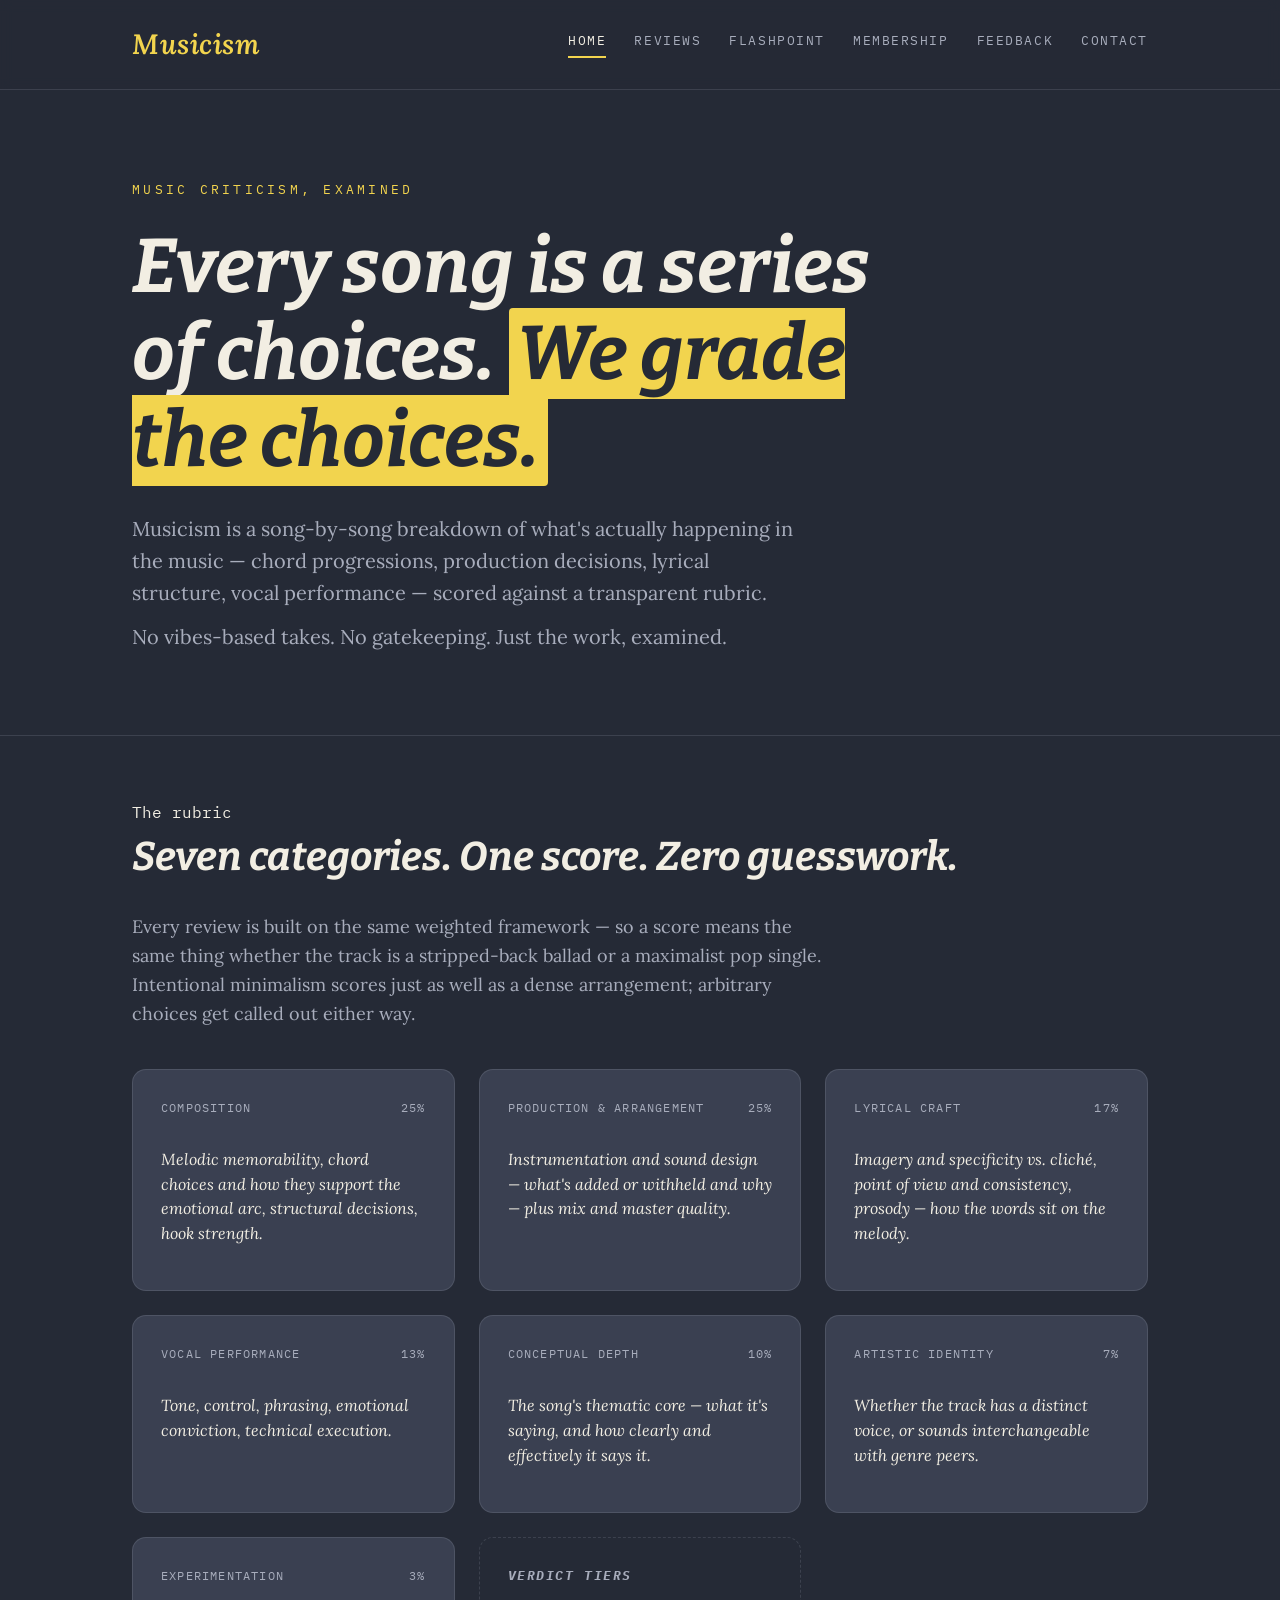
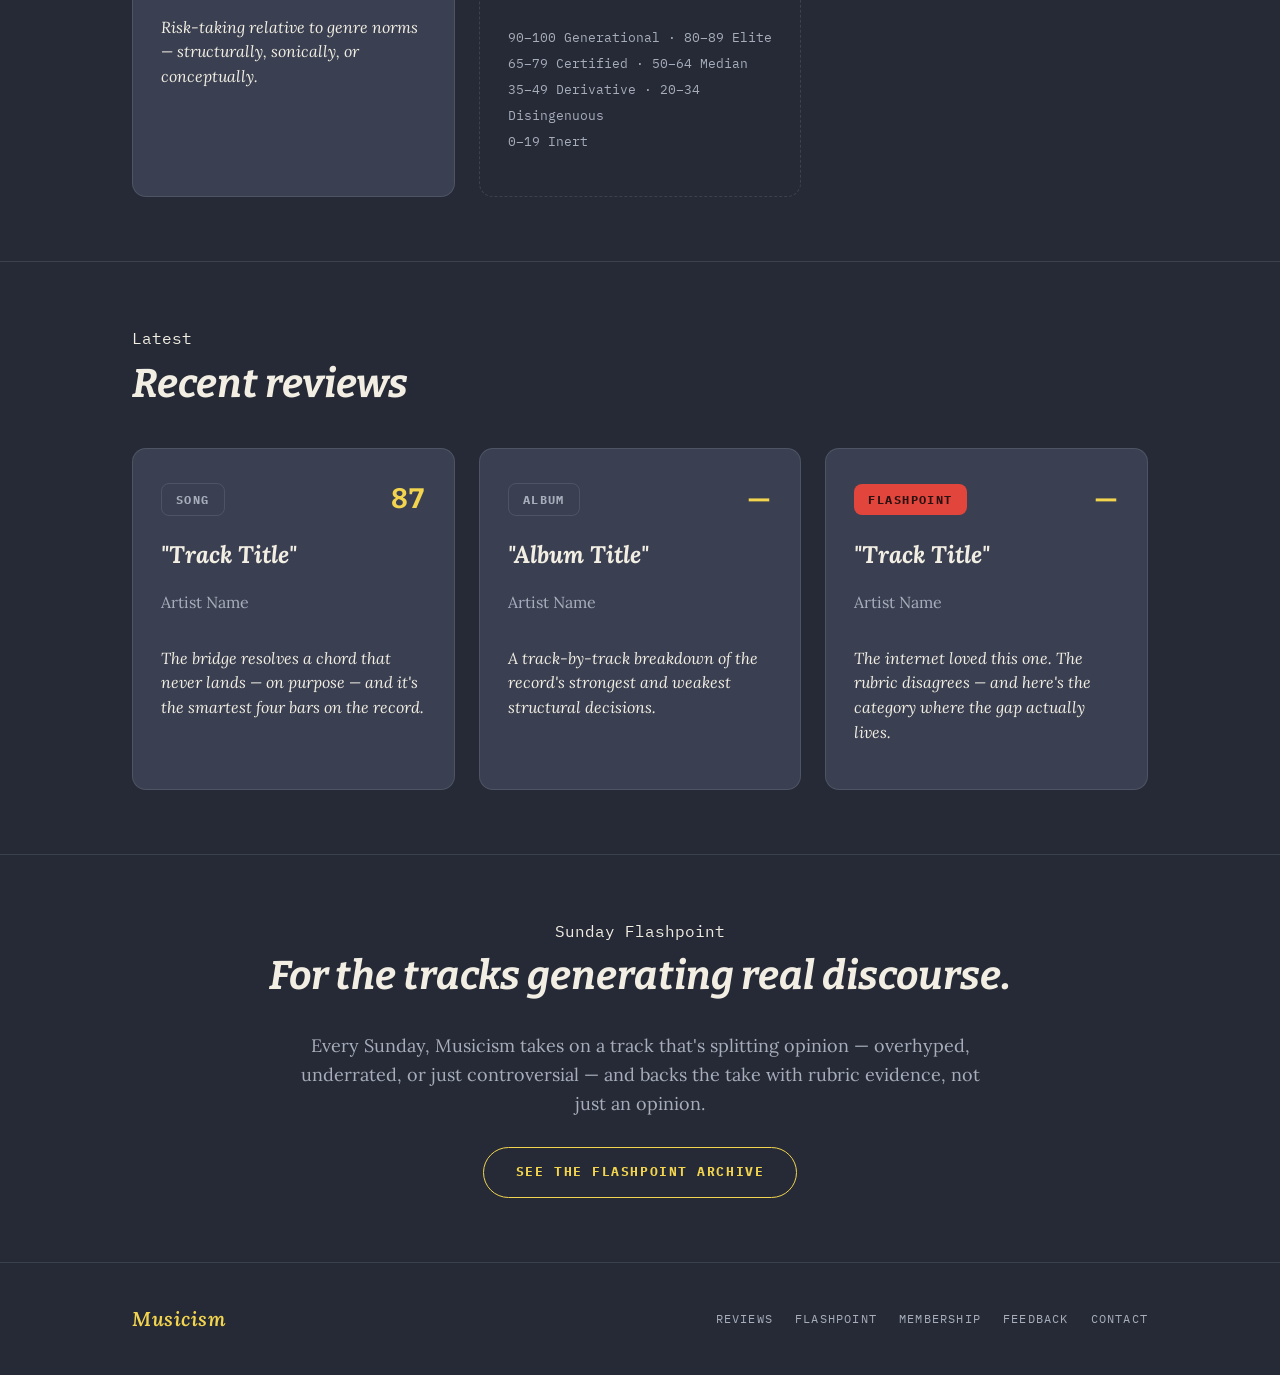
==== index.html @ 931ece4d "Initial Musicism site" ====
<!DOCTYPE html>
<html lang="en">
<head>
  <meta charset="UTF-8" />
  <meta name="viewport" content="width=device-width, initial-scale=1.0" />
  <title>Musicism — Music, Examined</title>
  <meta name="description" content="Theory-informed song and album reviews. Chord progressions, production choices, and songwriting craft — scored against a transparent rubric." />
  <link rel="stylesheet" href="styles.css" />
</head>
<body>

  <header>
    <nav class="nav">
      <a href="index.html" class="wordmark">Musicism</a>
      <div class="nav-links">
        <a href="index.html" class="active">Home</a>
        <a href="reviews.html">Reviews</a>
        <a href="flashpoint.html">Flashpoint</a>
        <a href="membership.html">Membership</a>
        <a href="feedback.html">Feedback</a>
        <a href="contact.html">Contact</a>
      </div>
    </nav>
  </header>

  <main>
    <section class="hero">
      <div class="wrap">
        <div class="eyebrow">Music criticism, examined</div>
        <h1>Every song is a series of choices. <span class="hl">We grade the choices.</span></h1>
        <p>Musicism is a song-by-song breakdown of what's actually happening in the music — chord progressions, production decisions, lyrical structure, vocal performance — scored against a transparent rubric.</p>
        <p>No vibes-based takes. No gatekeeping. Just the work, examined.</p>
      </div>
    </section>

    <section>
      <div class="wrap">
        <div class="eyebrow">The rubric</div>
        <h2>Seven categories. One score. Zero guesswork.</h2>
        <p class="lede">Every review is built on the same weighted framework — so a score means the same thing whether the track is a stripped-back ballad or a maximalist pop single. Intentional minimalism scores just as well as a dense arrangement; arbitrary choices get called out either way.</p>

        <div class="grid" style="margin-top: 40px;">
          <div class="card">
            <div class="meta"><span>Composition</span><span>25%</span></div>
            <p class="blurb">Melodic memorability, chord choices and how they support the emotional arc, structural decisions, hook strength.</p>
          </div>
          <div class="card">
            <div class="meta"><span>Production &amp; Arrangement</span><span>25%</span></div>
            <p class="blurb">Instrumentation and sound design — what's added or withheld and why — plus mix and master quality.</p>
          </div>
          <div class="card">
            <div class="meta"><span>Lyrical Craft</span><span>17%</span></div>
            <p class="blurb">Imagery and specificity vs. cliché, point of view and consistency, prosody — how the words sit on the melody.</p>
          </div>
          <div class="card">
            <div class="meta"><span>Vocal Performance</span><span>13%</span></div>
            <p class="blurb">Tone, control, phrasing, emotional conviction, technical execution.</p>
          </div>
          <div class="card">
            <div class="meta"><span>Conceptual Depth</span><span>10%</span></div>
            <p class="blurb">The song's thematic core — what it's saying, and how clearly and effectively it says it.</p>
          </div>
          <div class="card">
            <div class="meta"><span>Artistic Identity</span><span>7%</span></div>
            <p class="blurb">Whether the track has a distinct voice, or sounds interchangeable with genre peers.</p>
          </div>
          <div class="card">
            <div class="meta"><span>Experimentation</span><span>3%</span></div>
            <p class="blurb">Risk-taking relative to genre norms — structurally, sonically, or conceptually.</p>
          </div>
          <div class="card" style="background: transparent; border-style: dashed; justify-content: center;">
            <h3 style="font-family: 'IBM Plex Mono', monospace; font-size: 13px; letter-spacing: 0.12em; text-transform: uppercase; color: var(--muted);">Verdict Tiers</h3>
            <p class="blurb" style="font-style: normal; color: var(--muted); font-family: 'IBM Plex Mono', monospace; font-size: 13px; line-height: 2;">
              90–100 Generational · 80–89 Elite<br>
              65–79 Certified · 50–64 Median<br>
              35–49 Derivative · 20–34 Disingenuous<br>
              0–19 Inert
            </p>
          </div>
        </div>
      </div>
    </section>

    <section>
      <div class="wrap">
        <div class="eyebrow">Latest</div>
        <h2>Recent reviews</h2>
        <div class="grid">
          <a href="review-sample.html" class="card">
            <div class="meta"><span class="tag tag-outline">Song</span><span class="score">87</span></div>
            <h3>"Track Title"</h3>
            <div class="artist">Artist Name</div>
            <p class="blurb">The bridge resolves a chord that never lands — on purpose — and it's the smartest four bars on the record.</p>
          </a>
          <a href="review-sample.html" class="card">
            <div class="meta"><span class="tag tag-outline">Album</span><span class="score">—</span></div>
            <h3>"Album Title"</h3>
            <div class="artist">Artist Name</div>
            <p class="blurb">A track-by-track breakdown of the record's strongest and weakest structural decisions.</p>
          </a>
          <a href="review-sample.html" class="card">
            <div class="meta"><span class="tag tag-flashpoint">Flashpoint</span><span class="score">—</span></div>
            <h3>"Track Title"</h3>
            <div class="artist">Artist Name</div>
            <p class="blurb">The internet loved this one. The rubric disagrees — and here's the category where the gap actually lives.</p>
          </a>
        </div>
      </div>
    </section>

    <section>
      <div class="wrap" style="text-align: center;">
        <div class="eyebrow">Sunday Flashpoint</div>
        <h2>For the tracks generating real discourse.</h2>
        <p class="lede" style="margin: 0 auto 28px;">Every Sunday, Musicism takes on a track that's splitting opinion — overhyped, underrated, or just controversial — and backs the take with rubric evidence, not just an opinion.</p>
        <a href="flashpoint.html" class="btn btn-outline">See the Flashpoint archive</a>
      </div>
    </section>
  </main>

  <footer>
    <div class="wrap">
      <div class="wordmark">Musicism</div>
      <div class="links">
        <a href="reviews.html">Reviews</a>
        <a href="flashpoint.html">Flashpoint</a>
        <a href="membership.html">Membership</a>
        <a href="feedback.html">Feedback</a>
        <a href="contact.html">Contact</a>
      </div>
    </div>
  </footer>

</body>
</html>
---- styles.css ----
/* ==========================================================================
   Musicism — shared design system
   Palette matches the Flashpoint carousel templates:
   navy bg #252A36, card #3A4051, gold #F2D44E, text #F2EEE3,
   muted #A8ADBC, flashpoint red #E2453B
   ========================================================================== */

@import url('https://fonts.googleapis.com/css2?family=Lora:ital,wght@0,400..700;1,400..700&family=Bitter:ital,wght@0,400;0,700;1,700&family=IBM+Plex+Mono:wght@400;500;700&display=swap');

:root {
  --bg: #252A36;
  --card: #3A4051;
  --card-light: #454C61;
  --gold: #F2D44E;
  --text: #F2EEE3;
  --muted: #A8ADBC;
  --red: #E2453B;
  --dark-gold-text: #4A3F0F;
  --dark-red-text: #2B1212;
  --line: rgba(168, 173, 188, 0.18);
  --max-width: 1080px;
}

* { box-sizing: border-box; }

html { scroll-behavior: smooth; }

body {
  margin: 0;
  background: var(--bg);
  color: var(--text);
  font-family: 'IBM Plex Mono', monospace;
  line-height: 1.6;
  -webkit-font-smoothing: antialiased;
}

a { color: inherit; text-decoration: none; }

img { max-width: 100%; display: block; }

/* ---------------------------------------------------------------------- */
/* Layout                                                                  */
/* ---------------------------------------------------------------------- */

.wrap {
  max-width: var(--max-width);
  margin: 0 auto;
  padding: 0 32px;
}

/* ---------------------------------------------------------------------- */
/* Header / nav                                                            */
/* ---------------------------------------------------------------------- */

header {
  border-bottom: 1px solid var(--line);
  position: sticky;
  top: 0;
  background: rgba(37, 42, 54, 0.92);
  backdrop-filter: blur(6px);
  z-index: 50;
}

.nav {
  display: flex;
  align-items: center;
  justify-content: space-between;
  padding: 22px 32px;
  max-width: var(--max-width);
  margin: 0 auto;
  flex-wrap: wrap;
  gap: 16px;
}

.wordmark {
  font-family: 'Lora', serif;
  font-style: italic;
  font-weight: 600;
  font-size: 28px;
  color: var(--gold);
  letter-spacing: 0.5px;
}

.nav-links {
  display: flex;
  gap: 28px;
  flex-wrap: wrap;
  font-size: 13px;
  letter-spacing: 0.12em;
  text-transform: uppercase;
}

.nav-links a {
  color: var(--muted);
  transition: color 0.15s ease;
  padding-bottom: 4px;
  border-bottom: 2px solid transparent;
}

.nav-links a:hover,
.nav-links a.active {
  color: var(--text);
  border-bottom-color: var(--gold);
}

/* ---------------------------------------------------------------------- */
/* Hero                                                                    */
/* ---------------------------------------------------------------------- */

.hero {
  padding: 90px 0 70px;
  border-bottom: 1px solid var(--line);
}

.hero .eyebrow {
  font-size: 13px;
  letter-spacing: 0.25em;
  text-transform: uppercase;
  color: var(--gold);
  margin-bottom: 22px;
}

.hero h1 {
  font-family: 'Bitter', serif;
  font-style: italic;
  font-weight: 700;
  font-size: clamp(40px, 7vw, 76px);
  line-height: 1.15;
  margin: 0 0 28px;
  max-width: 16ch;
}

.hero p {
  font-family: 'Lora', serif;
  font-size: 20px;
  color: var(--muted);
  max-width: 56ch;
  margin: 0 0 12px;
}

.hl {
  background: var(--gold);
  color: var(--bg);
  padding: 0 8px;
  border-radius: 4px;
  font-style: italic;
}

/* ---------------------------------------------------------------------- */
/* Sections / generic content                                             */
/* ---------------------------------------------------------------------- */

section {
  padding: 64px 0;
  border-bottom: 1px solid var(--line);
}

section:last-of-type { border-bottom: none; }

h2 {
  font-family: 'Bitter', serif;
  font-style: italic;
  font-weight: 700;
  font-size: clamp(28px, 4vw, 40px);
  margin: 0 0 24px;
}

h3 {
  font-family: 'Bitter', serif;
  font-weight: 700;
  font-size: 22px;
  margin: 0 0 12px;
}

.lede {
  font-family: 'Lora', serif;
  font-size: 18px;
  color: var(--muted);
  max-width: 64ch;
}

.tag {
  display: inline-block;
  font-size: 12px;
  letter-spacing: 0.12em;
  text-transform: uppercase;
  font-weight: 700;
  padding: 6px 14px;
  border-radius: 8px;
}

.tag-flashpoint {
  background: var(--red);
  color: var(--dark-red-text);
}

.tag-gold {
  background: var(--gold);
  color: var(--dark-gold-text);
}

.tag-outline {
  border: 1px solid var(--line);
  color: var(--muted);
}

/* ---------------------------------------------------------------------- */
/* Cards / grid                                                            */
/* ---------------------------------------------------------------------- */

.grid {
  display: grid;
  grid-template-columns: repeat(auto-fill, minmax(280px, 1fr));
  gap: 24px;
  margin-top: 32px;
}

.card {
  background: var(--card);
  border-radius: 14px;
  padding: 28px;
  border: 1px solid var(--line);
  transition: transform 0.15s ease, border-color 0.15s ease;
  display: flex;
  flex-direction: column;
  gap: 14px;
}

.card:hover {
  transform: translateY(-4px);
  border-color: var(--gold);
}

.card .meta {
  font-size: 12px;
  letter-spacing: 0.1em;
  text-transform: uppercase;
  color: var(--muted);
  display: flex;
  justify-content: space-between;
  align-items: center;
}

.card h3 {
  font-family: 'Lora', serif;
  font-style: italic;
  font-size: 24px;
}

.card .artist {
  color: var(--muted);
  font-family: 'Lora', serif;
  margin-top: -10px;
}

.card .score {
  font-family: 'Bitter', serif;
  font-weight: 700;
  font-size: 28px;
  color: var(--gold);
}

.card .blurb {
  font-family: 'Lora', serif;
  font-style: italic;
  color: var(--text);
  font-size: 16px;
  line-height: 1.55;
}

/* ---------------------------------------------------------------------- */
/* Filter tabs                                                             */
/* ---------------------------------------------------------------------- */

.tabs {
  display: flex;
  gap: 12px;
  flex-wrap: wrap;
  margin-top: 8px;
}

.tab {
  padding: 10px 22px;
  border-radius: 999px;
  border: 1px solid var(--line);
  font-size: 13px;
  letter-spacing: 0.1em;
  text-transform: uppercase;
  color: var(--muted);
  cursor: pointer;
  background: transparent;
}

.tab.active {
  background: var(--gold);
  color: var(--dark-gold-text);
  border-color: var(--gold);
}

/* ---------------------------------------------------------------------- */
/* Scorecard table                                                         */
/* ---------------------------------------------------------------------- */

.scorecard {
  width: 100%;
  border-collapse: collapse;
  margin-top: 8px;
}

.scorecard th, .scorecard td {
  text-align: left;
  padding: 16px 12px;
  border-bottom: 1px solid var(--line);
  font-size: 14px;
}

.scorecard th {
  text-transform: uppercase;
  letter-spacing: 0.1em;
  font-size: 12px;
  color: var(--muted);
  font-weight: 500;
}

.scorecard td.cat {
  font-weight: 500;
}

.scorecard td.score {
  font-family: 'Bitter', serif;
  font-weight: 700;
  color: var(--gold);
  font-size: 18px;
  width: 60px;
}

.bar-track {
  background: var(--card);
  border-radius: 999px;
  height: 10px;
  width: 100%;
  overflow: hidden;
}

.bar-fill {
  background: var(--gold);
  height: 100%;
  border-radius: 999px;
}

.final-score {
  text-align: center;
  padding: 48px 0 24px;
}

.final-score .num {
  font-family: 'Bitter', serif;
  font-weight: 700;
  font-style: italic;
  font-size: clamp(56px, 10vw, 96px);
  color: var(--gold);
  line-height: 1;
}

.final-score .tier {
  margin-top: 10px;
  font-size: 14px;
  letter-spacing: 0.15em;
  text-transform: uppercase;
  color: var(--muted);
}

/* ---------------------------------------------------------------------- */
/* Pull quote                                                              */
/* ---------------------------------------------------------------------- */

blockquote {
  font-family: 'Lora', serif;
  font-style: italic;
  font-size: 22px;
  color: var(--text);
  border-left: 3px solid var(--gold);
  padding: 4px 0 4px 28px;
  margin: 32px 0;
}

/* ---------------------------------------------------------------------- */
/* Forms                                                                   */
/* ---------------------------------------------------------------------- */

form {
  max-width: 560px;
  margin-top: 24px;
  display: flex;
  flex-direction: column;
  gap: 18px;
}

label {
  font-size: 12px;
  letter-spacing: 0.12em;
  text-transform: uppercase;
  color: var(--muted);
  margin-bottom: 8px;
  display: block;
}

input, textarea, select {
  width: 100%;
  background: var(--card);
  border: 1px solid var(--line);
  border-radius: 8px;
  padding: 14px 16px;
  color: var(--text);
  font-family: 'IBM Plex Mono', monospace;
  font-size: 14px;
}

input:focus, textarea:focus, select:focus {
  outline: none;
  border-color: var(--gold);
}

textarea { resize: vertical; min-height: 140px; }

.btn {
  display: inline-flex;
  align-items: center;
  gap: 10px;
  background: var(--gold);
  color: var(--dark-gold-text);
  border: none;
  border-radius: 999px;
  padding: 14px 32px;
  font-family: 'IBM Plex Mono', monospace;
  font-weight: 700;
  font-size: 13px;
  letter-spacing: 0.12em;
  text-transform: uppercase;
  cursor: pointer;
  width: fit-content;
  transition: opacity 0.15s ease;
}

.btn:hover { opacity: 0.85; }

.btn-outline {
  background: transparent;
  border: 1px solid var(--gold);
  color: var(--gold);
}

/* ---------------------------------------------------------------------- */
/* Membership tiers                                                        */
/* ---------------------------------------------------------------------- */

.tiers {
  display: grid;
  grid-template-columns: repeat(auto-fit, minmax(260px, 1fr));
  gap: 24px;
  margin-top: 32px;
}

.tier-card {
  background: var(--card);
  border: 1px solid var(--line);
  border-radius: 14px;
  padding: 32px;
  display: flex;
  flex-direction: column;
  gap: 16px;
}

.tier-card.featured {
  border-color: var(--gold);
  background: linear-gradient(160deg, var(--card-light), var(--card));
}

.tier-card .price {
  font-family: 'Bitter', serif;
  font-weight: 700;
  font-size: 36px;
}

.tier-card .price span {
  font-size: 14px;
  color: var(--muted);
  font-family: 'IBM Plex Mono', monospace;
  font-weight: 400;
}

.tier-card ul {
  list-style: none;
  padding: 0;
  margin: 0;
  display: flex;
  flex-direction: column;
  gap: 10px;
  font-size: 14px;
  color: var(--muted);
}

.tier-card ul li::before {
  content: "— ";
  color: var(--gold);
}

.notice {
  background: var(--card);
  border: 1px dashed var(--line);
  border-radius: 12px;
  padding: 20px 24px;
  font-size: 14px;
  color: var(--muted);
  margin-top: 32px;
}

.notice strong { color: var(--text); }

/* ---------------------------------------------------------------------- */
/* Footer                                                                  */
/* ---------------------------------------------------------------------- */

footer {
  border-top: 1px solid var(--line);
  padding: 40px 0;
}

footer .wrap {
  display: flex;
  justify-content: space-between;
  align-items: center;
  flex-wrap: wrap;
  gap: 16px;
  font-size: 13px;
  color: var(--muted);
}

footer .wordmark { font-size: 20px; }

footer .links {
  display: flex;
  gap: 22px;
  letter-spacing: 0.1em;
  text-transform: uppercase;
  font-size: 12px;
}

footer .links a:hover { color: var(--gold); }

/* ---------------------------------------------------------------------- */
/* Responsive                                                              */
/* ---------------------------------------------------------------------- */

@media (max-width: 640px) {
  .hero { padding: 60px 0 48px; }
  section { padding: 48px 0; }
  .nav { padding: 18px 20px; }
  .wrap { padding: 0 20px; }
  .scorecard th:nth-child(3), .scorecard td:nth-child(3) { display: none; }
}
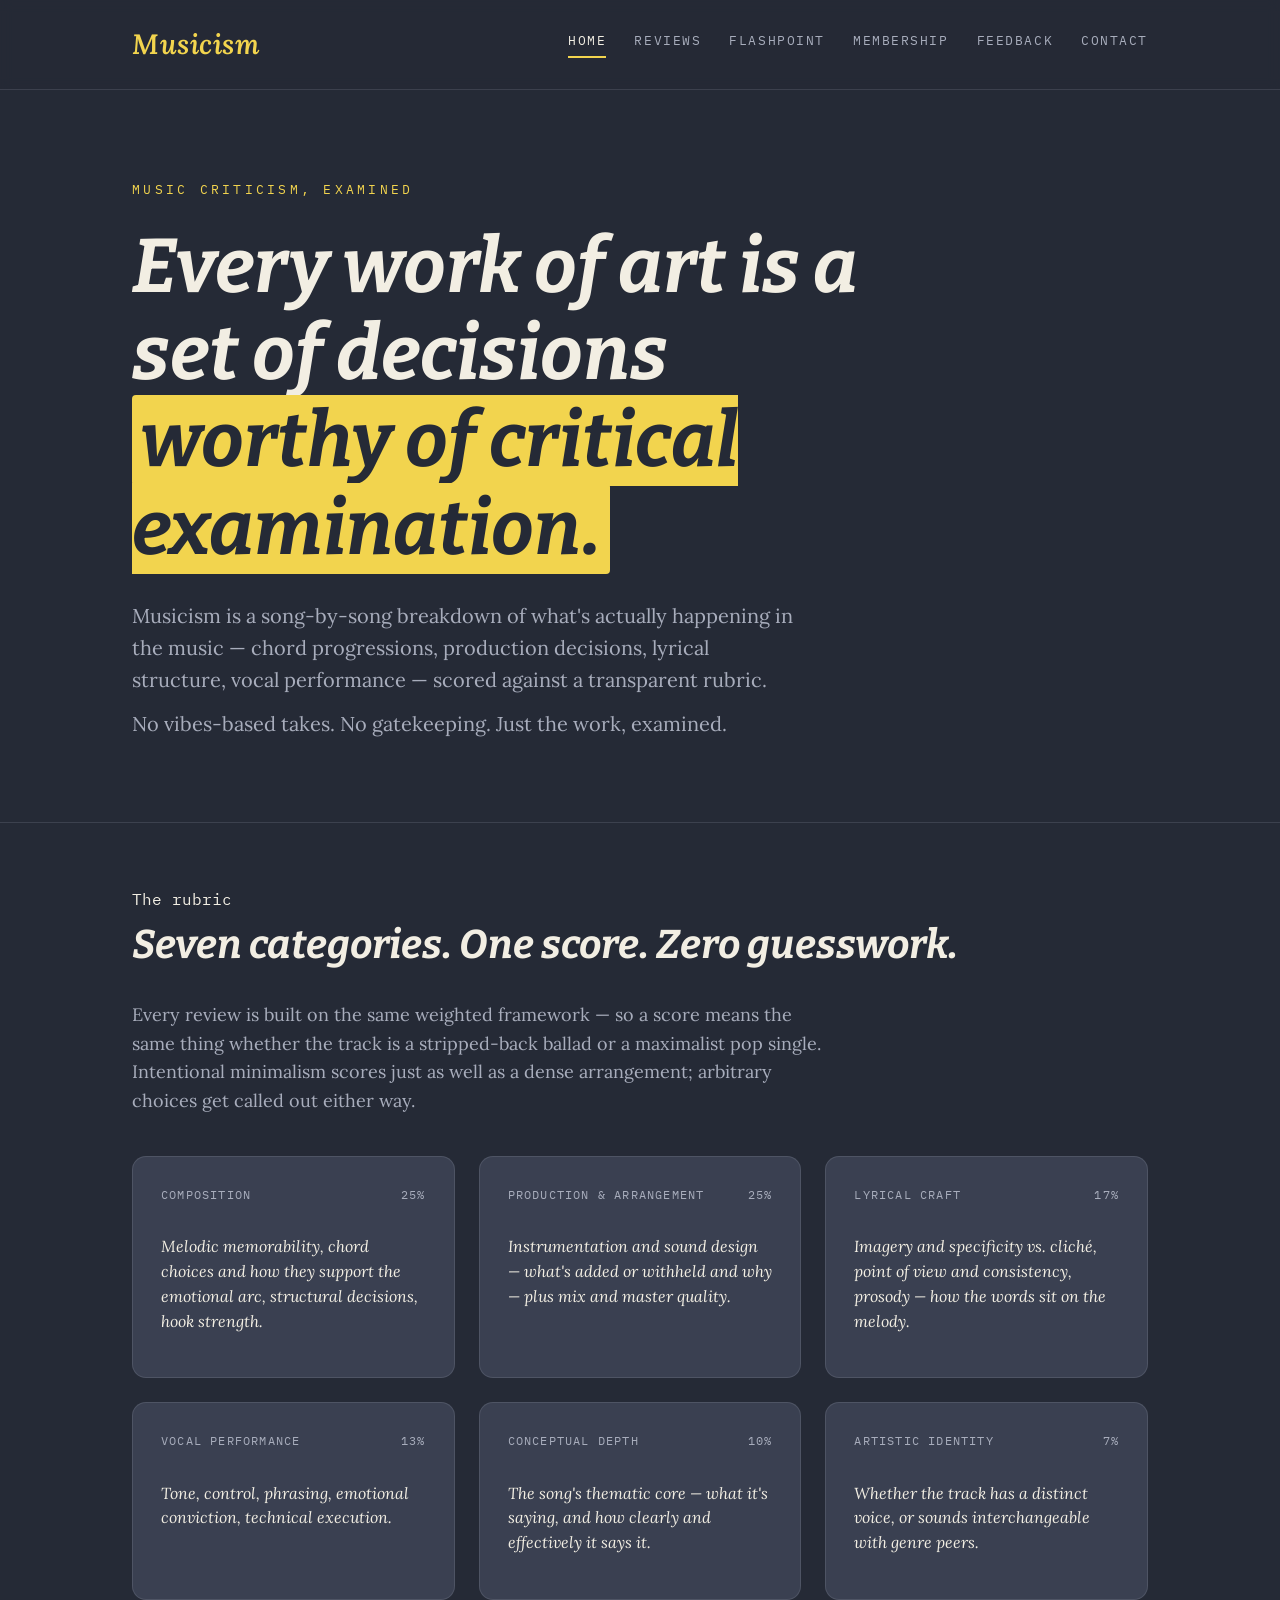
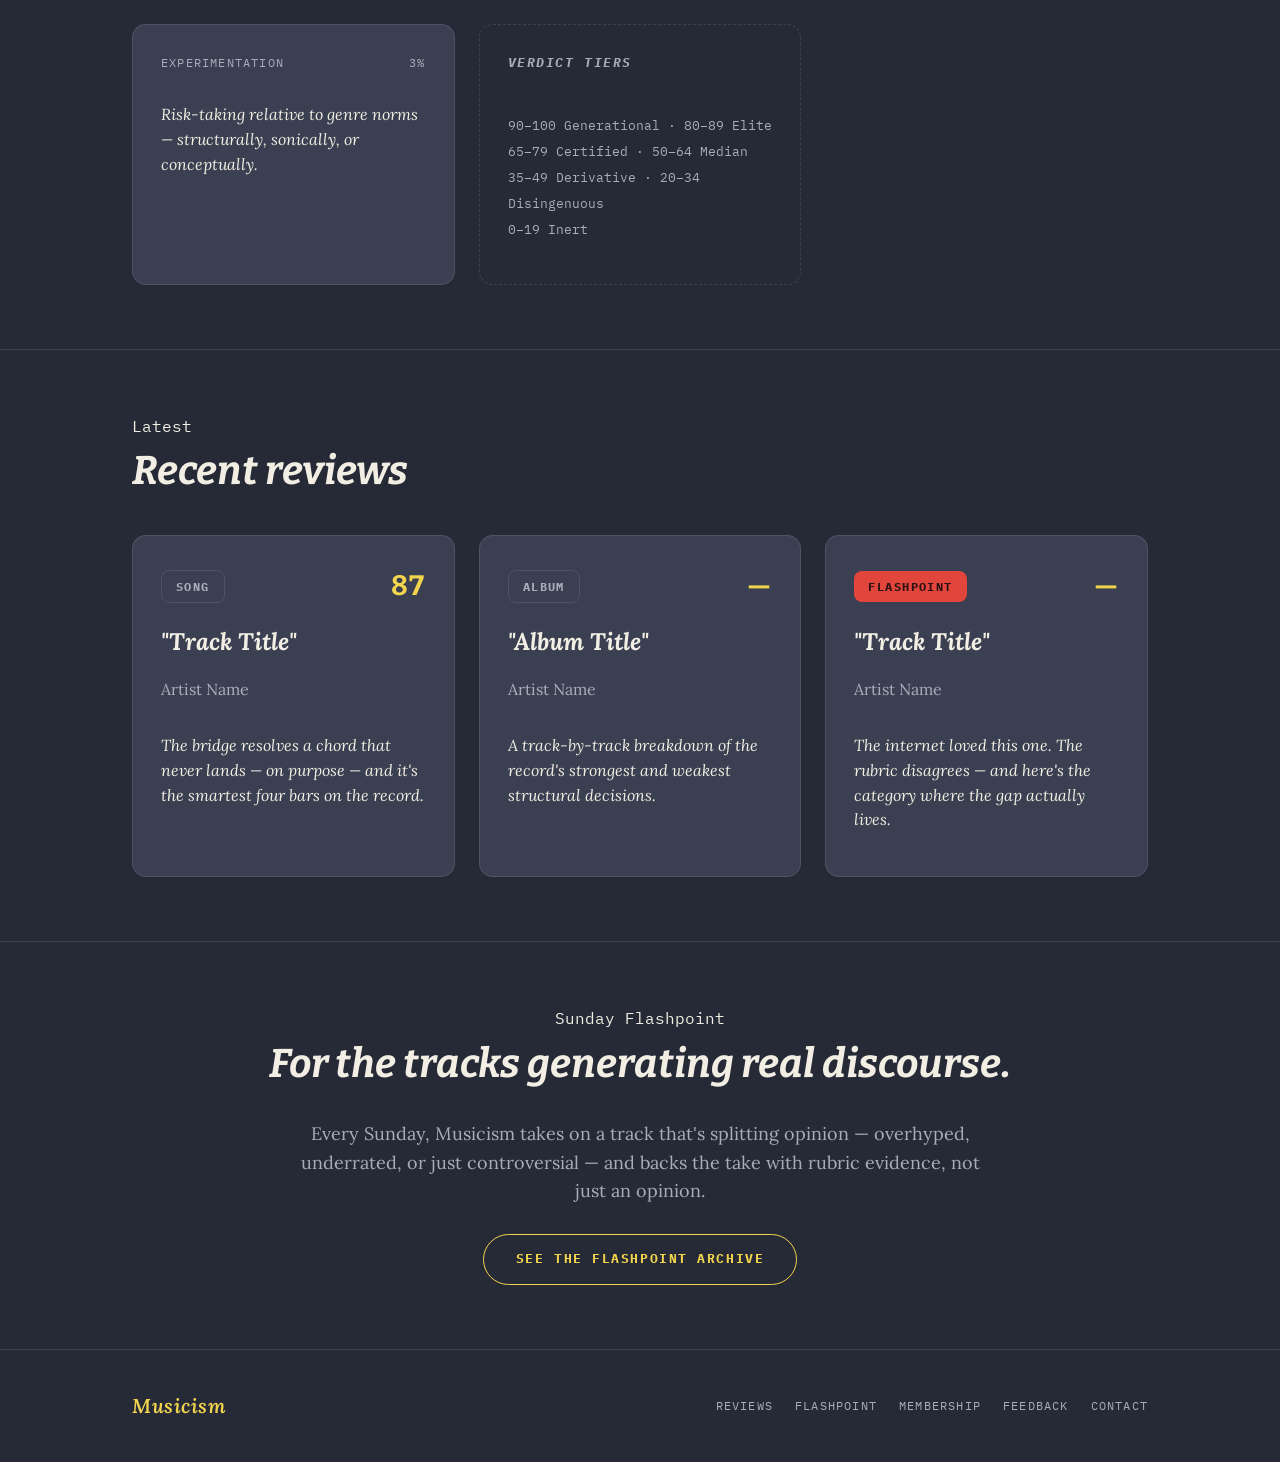
==== commit 718842cb: "Update homepage hero slogan" ====
--- a/index.html
+++ b/index.html
@@ -27,7 +27,7 @@
     <section class="hero">
       <div class="wrap">
         <div class="eyebrow">Music criticism, examined</div>
-        <h1>Every song is a series of choices. <span class="hl">We grade the choices.</span></h1>
+        <h1>Every work of art is a set of decisions <span class="hl">worthy of critical examination.</span></h1>
         <p>Musicism is a song-by-song breakdown of what's actually happening in the music — chord progressions, production decisions, lyrical structure, vocal performance — scored against a transparent rubric.</p>
         <p>No vibes-based takes. No gatekeeping. Just the work, examined.</p>
       </div>
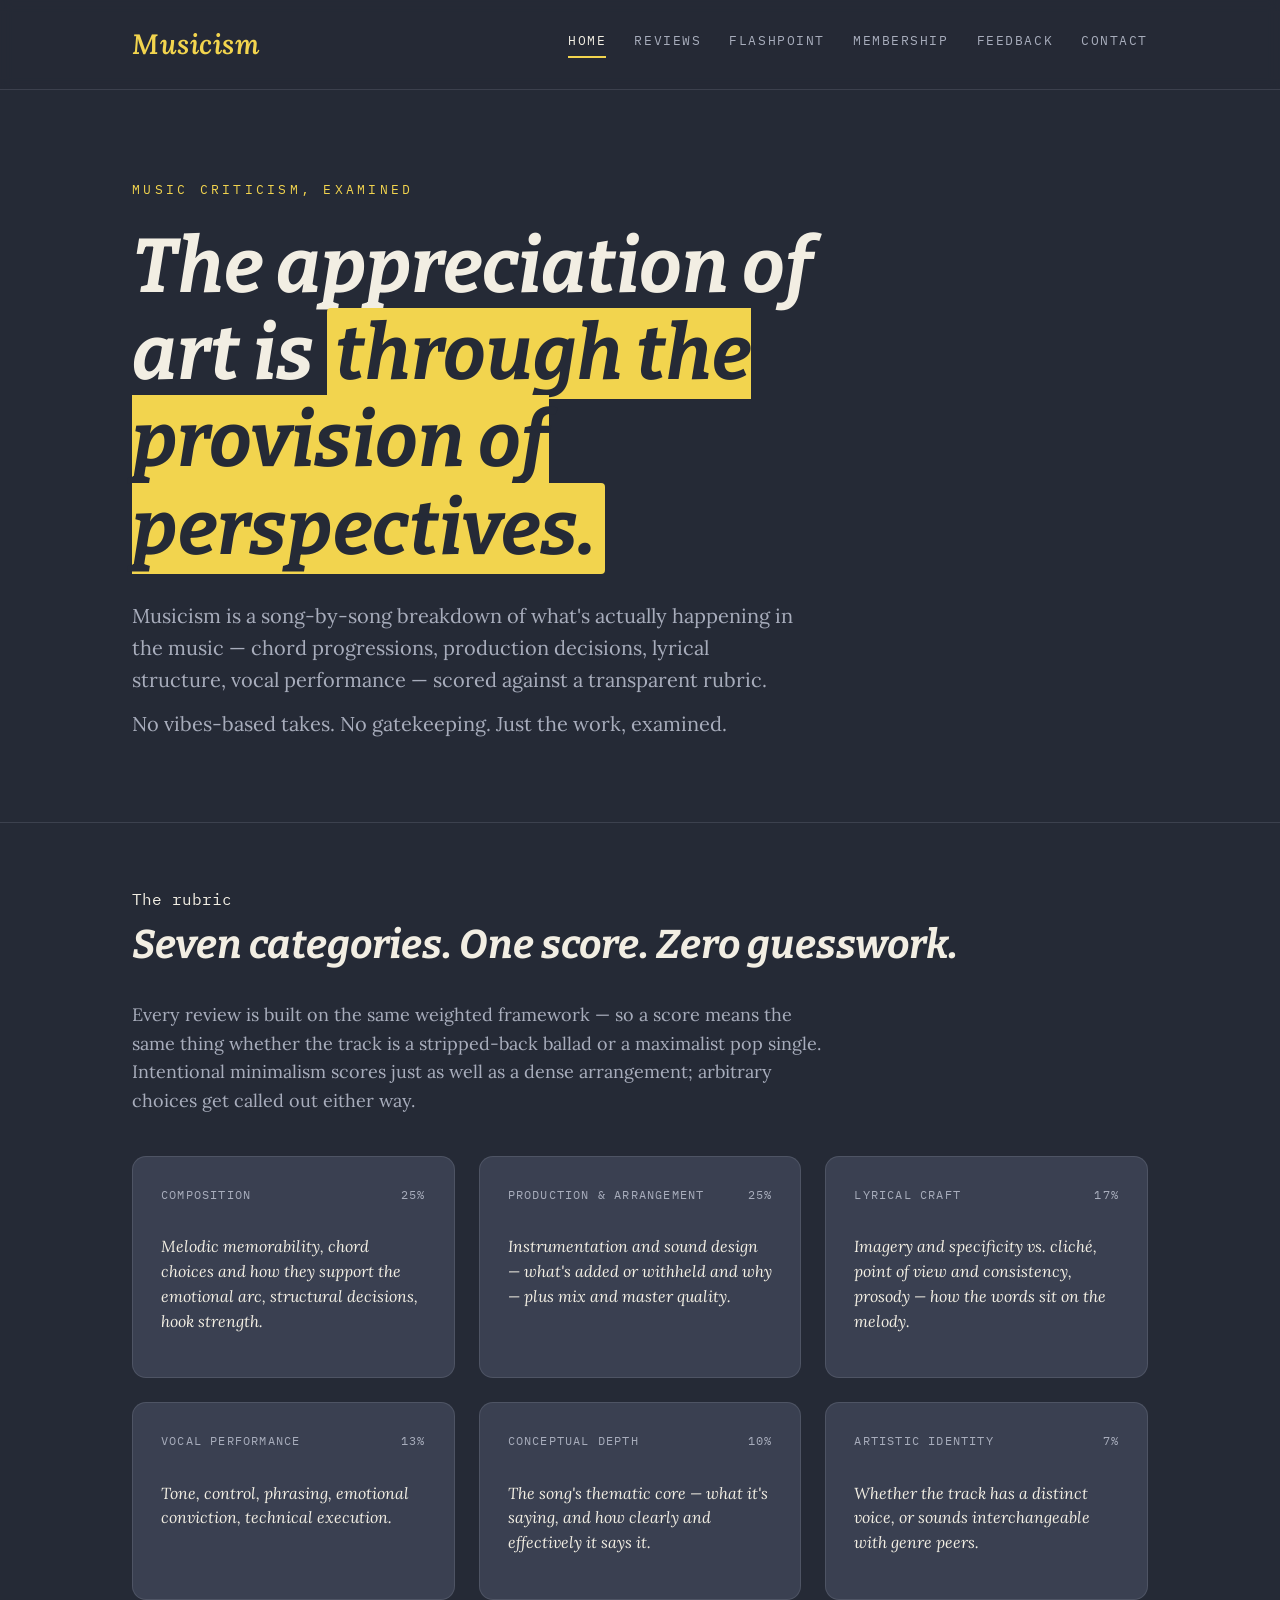
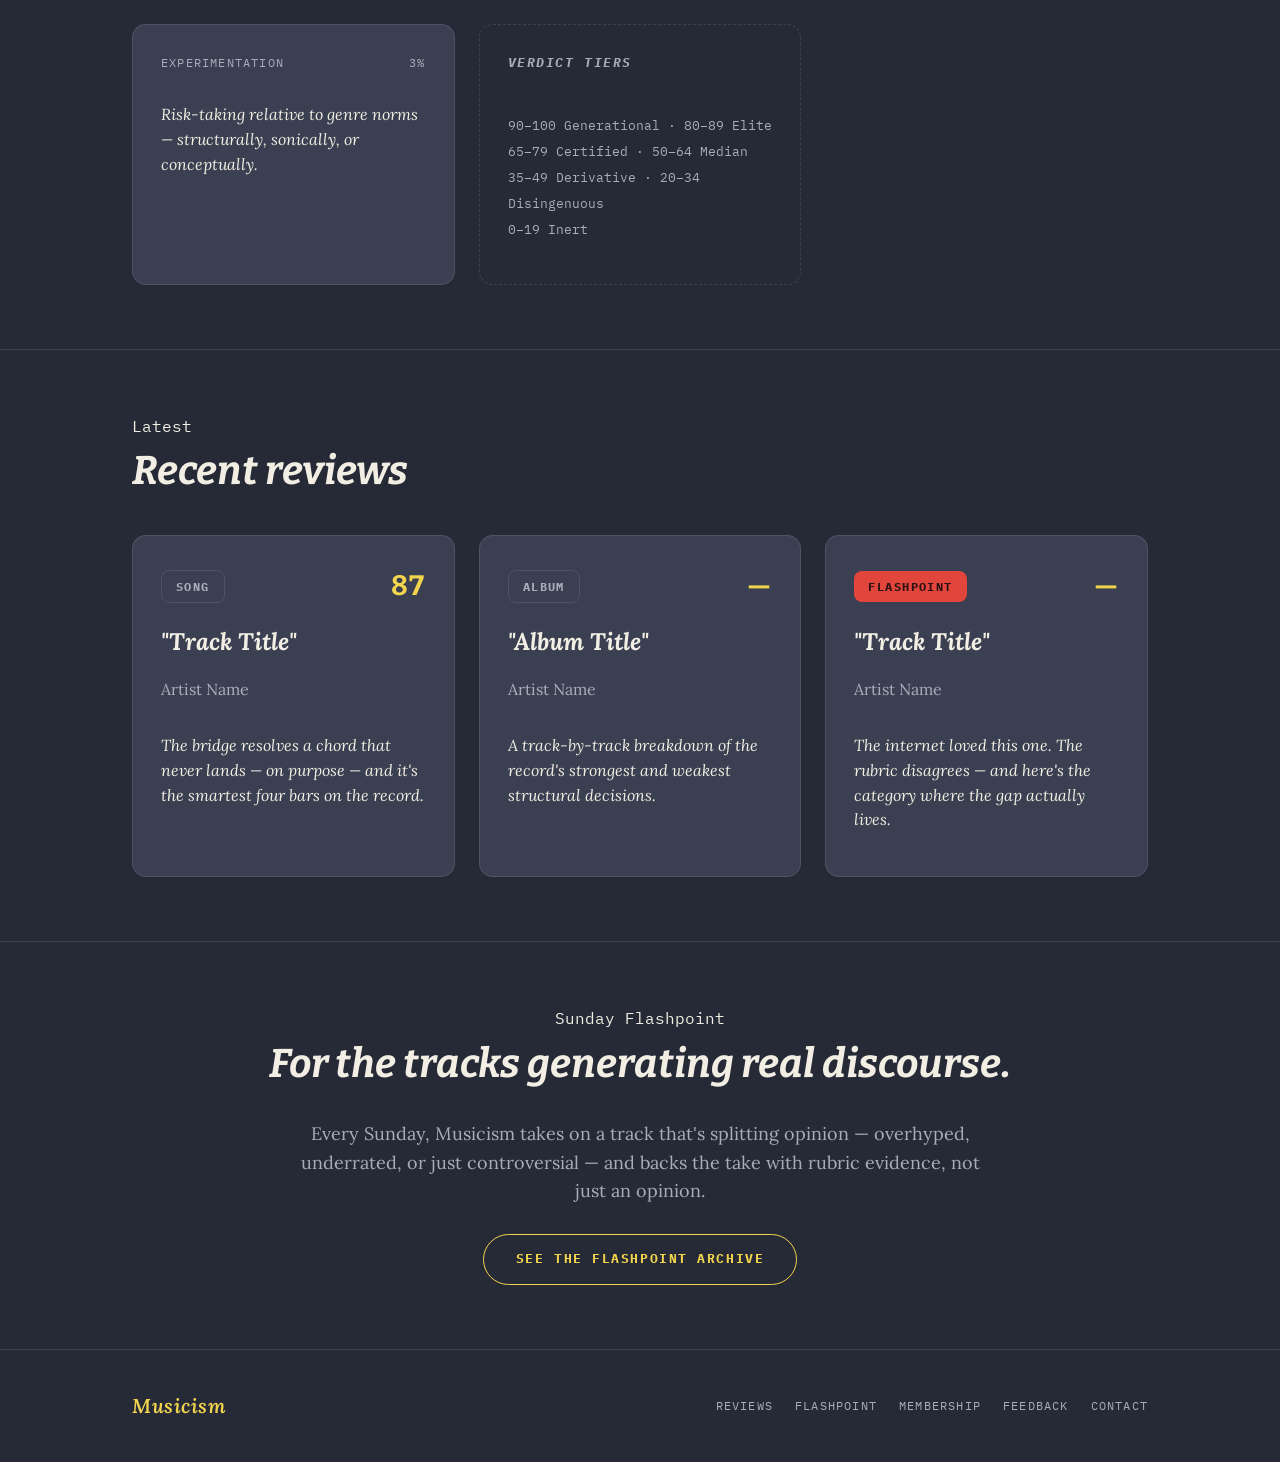
==== commit fce0a08f: "Update homepage hero slogan" ====
--- a/index.html
+++ b/index.html
@@ -27,7 +27,7 @@
     <section class="hero">
       <div class="wrap">
         <div class="eyebrow">Music criticism, examined</div>
-        <h1>Every work of art is a set of decisions <span class="hl">worthy of critical examination.</span></h1>
+        <h1>The appreciation of art is <span class="hl">through the provision of perspectives.</span></h1>
         <p>Musicism is a song-by-song breakdown of what's actually happening in the music — chord progressions, production decisions, lyrical structure, vocal performance — scored against a transparent rubric.</p>
         <p>No vibes-based takes. No gatekeeping. Just the work, examined.</p>
       </div>
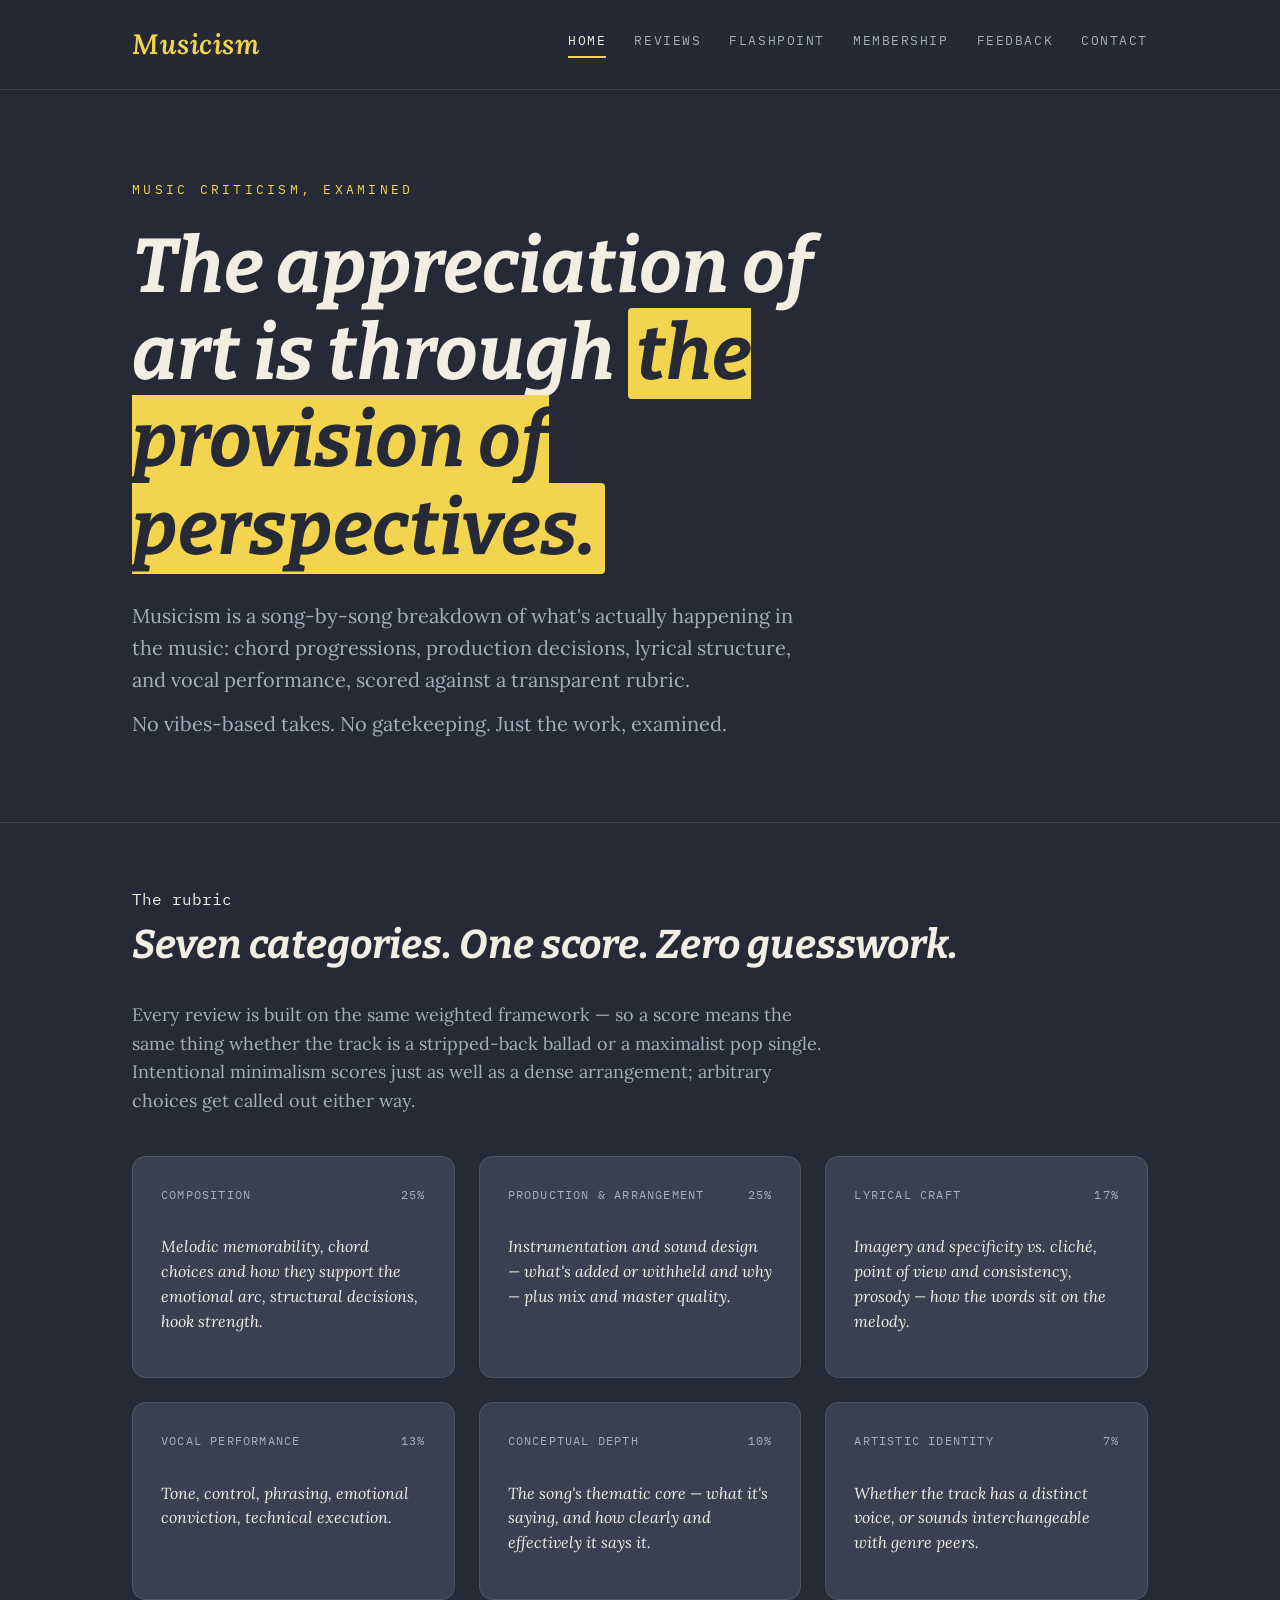
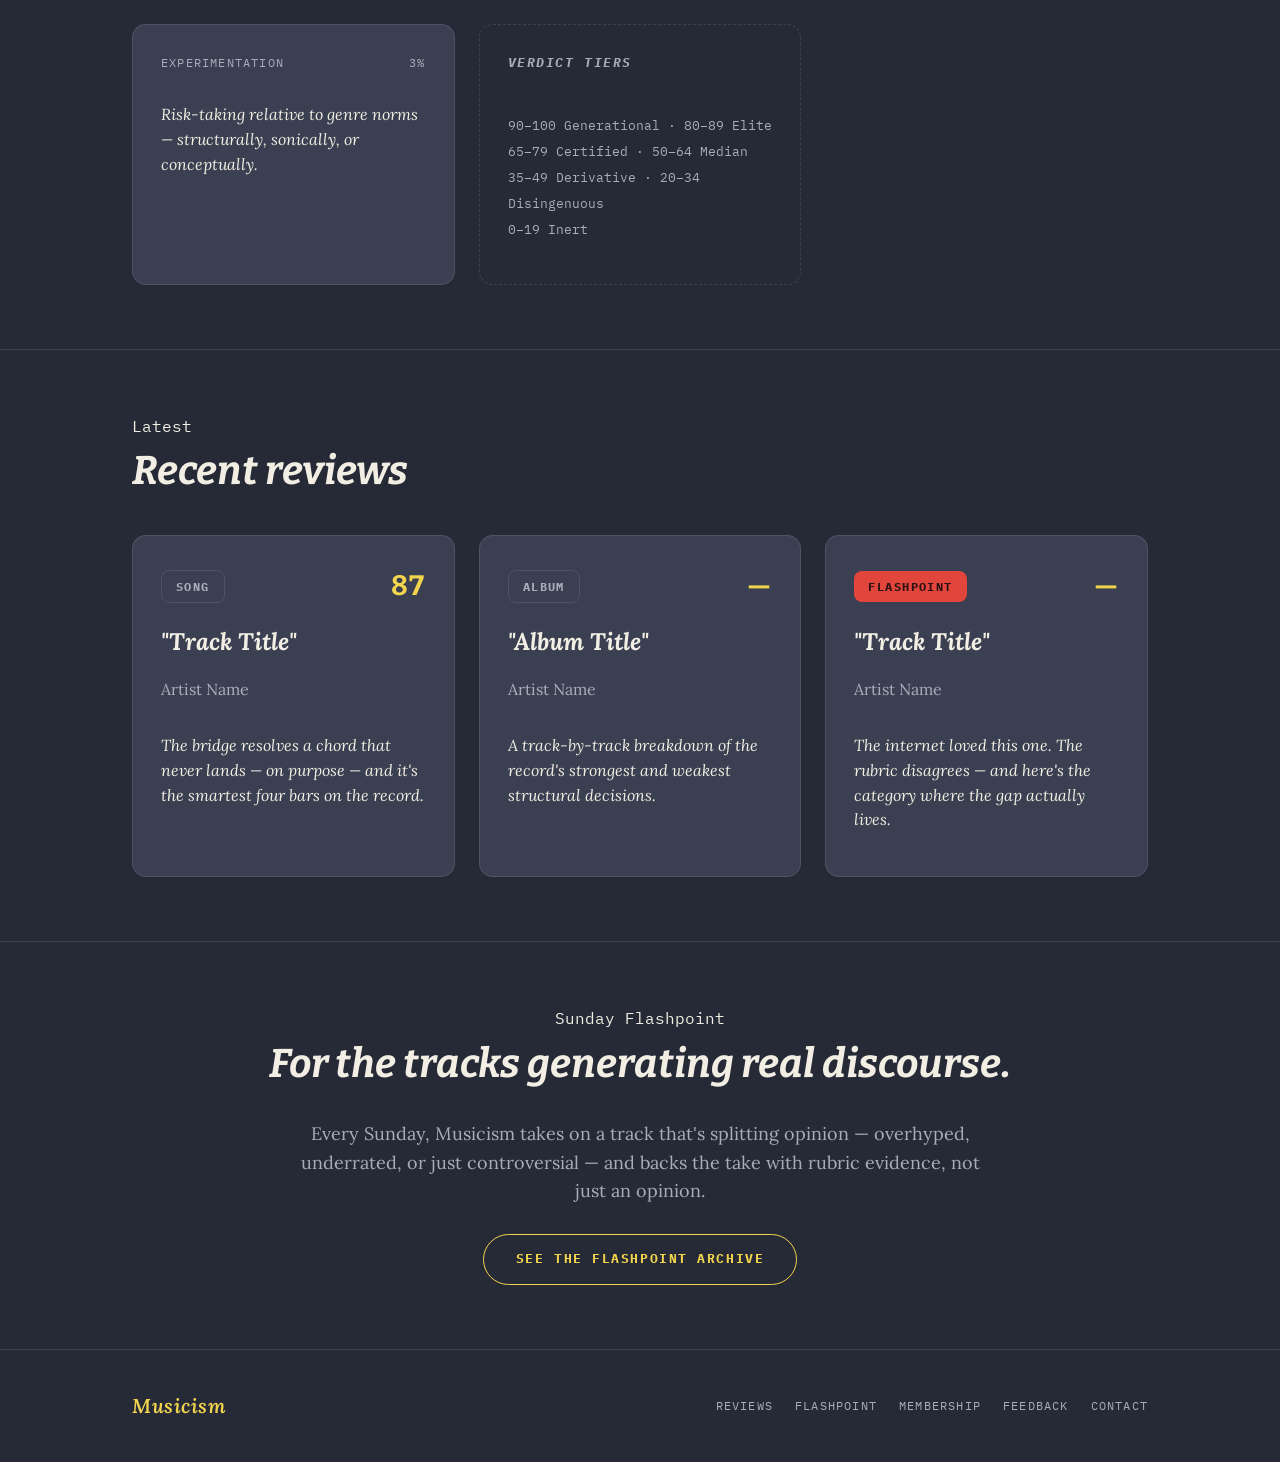
==== commit a92adbf4: "Adjust hero highlight and rewrite description" ====
--- a/index.html
+++ b/index.html
@@ -27,8 +27,8 @@
     <section class="hero">
       <div class="wrap">
         <div class="eyebrow">Music criticism, examined</div>
-        <h1>The appreciation of art is <span class="hl">through the provision of perspectives.</span></h1>
-        <p>Musicism is a song-by-song breakdown of what's actually happening in the music — chord progressions, production decisions, lyrical structure, vocal performance — scored against a transparent rubric.</p>
+        <h1>The appreciation of art is through <span class="hl">the provision of perspectives.</span></h1>
+        <p>Musicism is a song-by-song breakdown of what's actually happening in the music: chord progressions, production decisions, lyrical structure, and vocal performance, scored against a transparent rubric.</p>
         <p>No vibes-based takes. No gatekeeping. Just the work, examined.</p>
       </div>
     </section>
